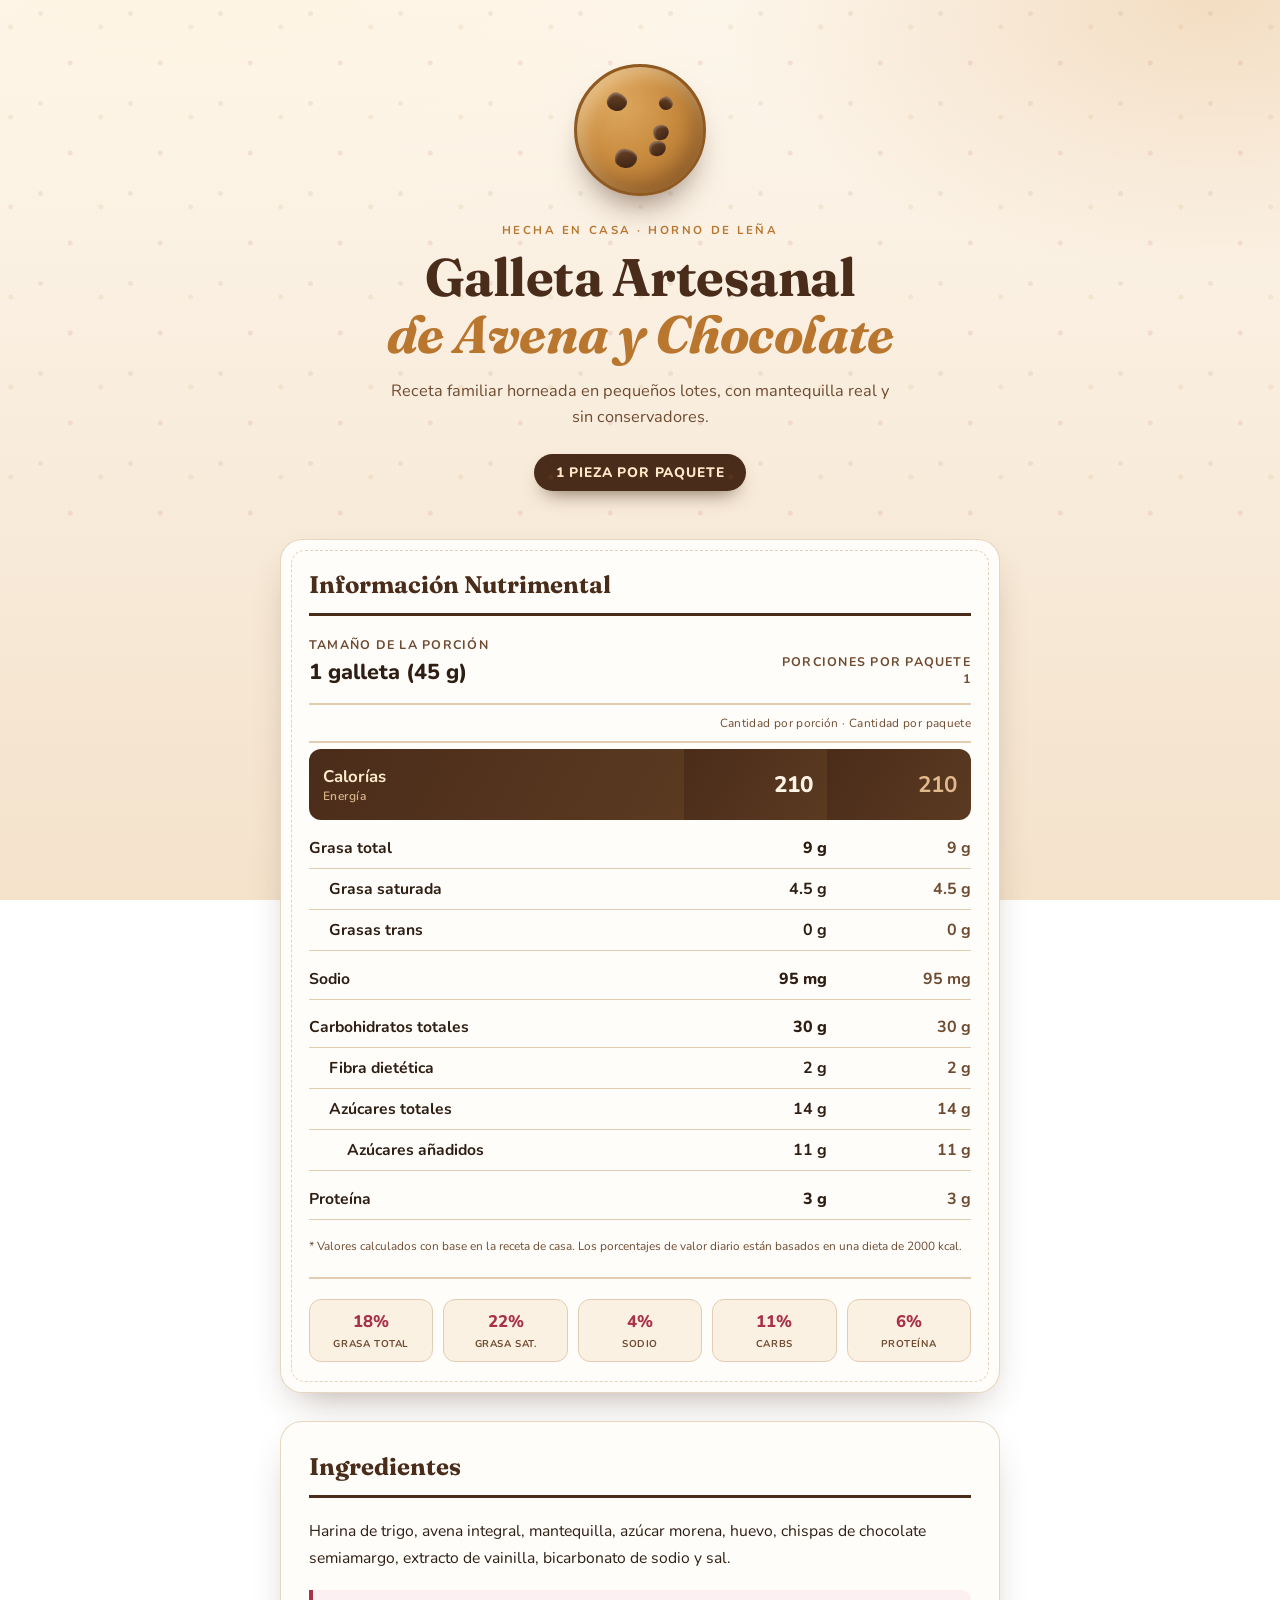
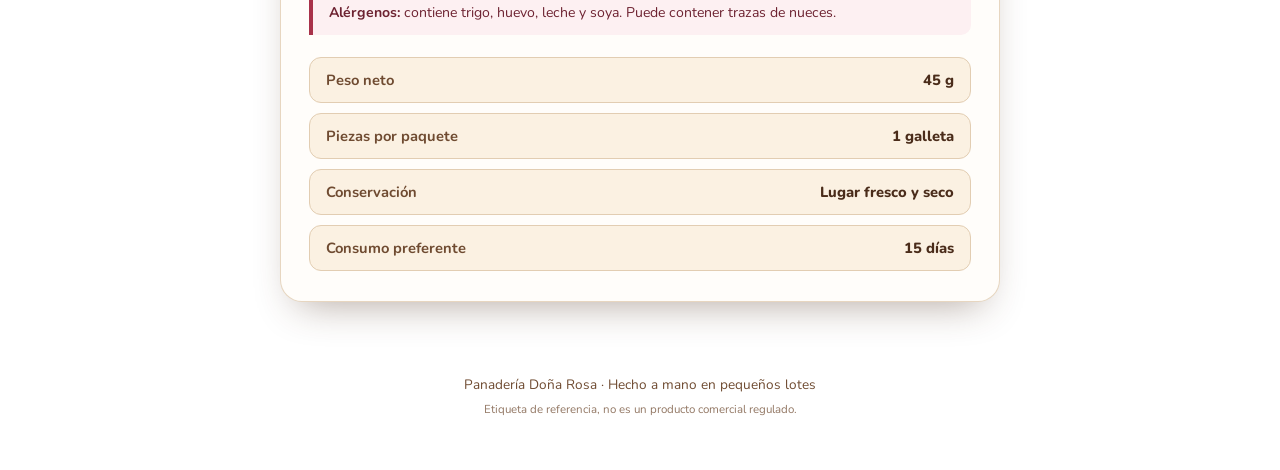
==== index.html @ f6a77bab "1 1" ====
<!DOCTYPE html>
<html lang="es">
<head>
  <meta charset="UTF-8" />
  <meta name="viewport" content="width=device-width, initial-scale=1.0" />
  <title>Galleta Casera Artesanal &mdash; Información Nutrimental</title>
  <link rel="stylesheet" href="styles.css" />
  <link rel="preconnect" href="https://fonts.googleapis.com" />
  <link rel="preconnect" href="https://fonts.gstatic.com" crossorigin />
  <link href="https://fonts.googleapis.com/css2?family=Nunito:wght@400;600;700;800&family=Fraunces:opsz,wght@9..144,600;9..144,700&display=swap" rel="stylesheet" />
</head>
<body>

  <header class="hero">
    <div class="hero__cookie" aria-hidden="true">
      <span class="chip chip--1"></span>
      <span class="chip chip--2"></span>
      <span class="chip chip--3"></span>
      <span class="chip chip--4"></span>
      <span class="chip chip--5"></span>
    </div>
    <p class="hero__eyebrow">Hecha en casa &middot; Horno de leña</p>
    <h1 class="hero__title">Galleta Artesanal<br /><span>de Avena y Chocolate</span></h1>
    <p class="hero__subtitle">Receta familiar horneada en pequeños lotes, con mantequilla real y sin conservadores.</p>
    <span class="hero__badge">1 pieza por paquete</span>
  </header>

  <main class="wrap">

    <section class="card card--label">
      <h2 class="card__title">Información Nutrimental</h2>

      <div class="label__meta">
        <div>
          <p class="label__size">Tamaño de la porción</p>
          <p class="label__size-value">1 galleta (45&nbsp;g)</p>
        </div>
        <div class="label__servings">
          <p>Porciones por paquete</p>
          <p class="label__servings-value">1</p>
        </div>
      </div>

      <p class="label__note">Cantidad por porción &middot; Cantidad por paquete</p>

      <table class="nutri-table">
        <tbody>
          <tr class="row--xl">
            <th scope="row">
              <span class="nutri-name">Calorías</span>
              <span class="nutri-sub">Energía</span>
            </th>
            <td class="nutri-value">210</td>
            <td class="nutri-value nutri-value--muted">210</td>
          </tr>

          <tr class="row--divider"><td colspan="3"></td></tr>

          <tr>
            <th scope="row"><span class="nutri-name">Grasa total</span></th>
            <td class="nutri-value">9&nbsp;g</td>
            <td class="nutri-value nutri-value--muted">9&nbsp;g</td>
          </tr>
          <tr class="row--sub">
            <th scope="row"><span class="nutri-name">Grasa saturada</span></th>
            <td class="nutri-value">4.5&nbsp;g</td>
            <td class="nutri-value nutri-value--muted">4.5&nbsp;g</td>
          </tr>
          <tr class="row--sub">
            <th scope="row"><span class="nutri-name">Grasas trans</span></th>
            <td class="nutri-value">0&nbsp;g</td>
            <td class="nutri-value nutri-value--muted">0&nbsp;g</td>
          </tr>

          <tr class="row--divider"><td colspan="3"></td></tr>

          <tr>
            <th scope="row"><span class="nutri-name">Sodio</span></th>
            <td class="nutri-value">95&nbsp;mg</td>
            <td class="nutri-value nutri-value--muted">95&nbsp;mg</td>
          </tr>

          <tr class="row--divider"><td colspan="3"></td></tr>

          <tr>
            <th scope="row"><span class="nutri-name">Carbohidratos totales</span></th>
            <td class="nutri-value">30&nbsp;g</td>
            <td class="nutri-value nutri-value--muted">30&nbsp;g</td>
          </tr>
          <tr class="row--sub">
            <th scope="row"><span class="nutri-name">Fibra dietética</span></th>
            <td class="nutri-value">2&nbsp;g</td>
            <td class="nutri-value nutri-value--muted">2&nbsp;g</td>
          </tr>
          <tr class="row--sub">
            <th scope="row"><span class="nutri-name">Azúcares totales</span></th>
            <td class="nutri-value">14&nbsp;g</td>
            <td class="nutri-value nutri-value--muted">14&nbsp;g</td>
          </tr>
          <tr class="row--sub2">
            <th scope="row"><span class="nutri-name">Azúcares añadidos</span></th>
            <td class="nutri-value">11&nbsp;g</td>
            <td class="nutri-value nutri-value--muted">11&nbsp;g</td>
          </tr>

          <tr class="row--divider"><td colspan="3"></td></tr>

          <tr>
            <th scope="row"><span class="nutri-name">Proteína</span></th>
            <td class="nutri-value">3&nbsp;g</td>
            <td class="nutri-value nutri-value--muted">3&nbsp;g</td>
          </tr>
        </tbody>
      </table>

      <p class="label__foot">*&nbsp;Valores calculados con base en la receta de casa. Los porcentajes de valor diario están basados en una dieta de 2000&nbsp;kcal.</p>

      <div class="daily-values">
        <div class="dv-item"><span class="dv-num">18%</span><span class="dv-lbl">Grasa total</span></div>
        <div class="dv-item"><span class="dv-num">22%</span><span class="dv-lbl">Grasa sat.</span></div>
        <div class="dv-item"><span class="dv-num">4%</span><span class="dv-lbl">Sodio</span></div>
        <div class="dv-item"><span class="dv-num">11%</span><span class="dv-lbl">Carbs</span></div>
        <div class="dv-item"><span class="dv-num">6%</span><span class="dv-lbl">Proteína</span></div>
      </div>
    </section>

    <section class="card card--ingredients">
      <h2 class="card__title">Ingredientes</h2>
      <p class="ingredients">
        Harina de trigo, avena integral, mantequilla, azúcar morena, huevo,
        chispas de chocolate semiamargo, extracto de vainilla, bicarbonato de sodio y sal.
      </p>

      <p class="allergen">
        <strong>Alérgenos:</strong> contiene trigo, huevo, leche y soya.
        Puede contener trazas de nueces.
      </p>

      <ul class="facts">
        <li><span class="facts__k">Peso neto</span><span class="facts__v">45&nbsp;g</span></li>
        <li><span class="facts__k">Piezas por paquete</span><span class="facts__v">1 galleta</span></li>
        <li><span class="facts__k">Conservación</span><span class="facts__v">Lugar fresco y seco</span></li>
        <li><span class="facts__k">Consumo preferente</span><span class="facts__v">15 días</span></li>
      </ul>
    </section>

  </main>

  <footer class="footer">
    <p>Panadería Doña Rosa &middot; Hecho a mano en pequeños lotes</p>
    <p class="footer__small">Etiqueta de referencia, no es un producto comercial regulado.</p>
  </footer>

</body>
</html>
---- styles.css ----
/* ---------- Base ---------- */
:root {
  --cream: #fdf6ec;
  --cream-deep: #f6e7d2;
  --cocoa: #4a2c1a;
  --cocoa-soft: #6f4b31;
  --caramel: #b9762f;
  --caramel-soft: #e0a75f;
  --choco: #5b3a21;
  --berry: #a8324a;
  --ink: #2e1e13;
  --line: #e2cdb2;
  --white: #fffdfa;
  --shadow: 0 18px 40px -18px rgba(74, 44, 26, 0.45);
  --radius: 22px;
}

* { box-sizing: border-box; }

html { scroll-behavior: smooth; }

body {
  margin: 0;
  font-family: "Nunito", system-ui, -apple-system, "Segoe UI", sans-serif;
  color: var(--ink);
  background:
    radial-gradient(1200px 600px at 15% -10%, #fff4e2 0%, transparent 60%),
    radial-gradient(900px 500px at 95% 0%, #f3ddc2 0%, transparent 55%),
    linear-gradient(180deg, var(--cream) 0%, #f4e2cb 100%);
  background-attachment: fixed;
  min-height: 100vh;
  -webkit-font-smoothing: antialiased;
}

/* ---------- Hero ---------- */
.hero {
  position: relative;
  text-align: center;
  padding: 64px 24px 48px;
  overflow: hidden;
}

.hero::before {
  content: "";
  position: absolute;
  inset: 0;
  background-image:
    radial-gradient(circle at 12% 30%, rgba(185, 118, 47, 0.10) 0 2px, transparent 3px),
    radial-gradient(circle at 78% 70%, rgba(168, 50, 74, 0.10) 0 2px, transparent 3px),
    radial-gradient(circle at 45% 15%, rgba(91, 58, 33, 0.08) 0 2px, transparent 3px);
  background-size: 90px 90px;
  pointer-events: none;
}

.hero__cookie {
  position: relative;
  width: 132px;
  height: 132px;
  margin: 0 auto 26px;
  border-radius: 50%;
  background:
    radial-gradient(circle at 34% 30%, #dda75f 0%, #c98c3f 45%, #a96d2b 100%);
  box-shadow:
    inset -8px -10px 20px rgba(74, 44, 26, 0.35),
    inset 6px 8px 16px rgba(255, 232, 190, 0.55),
    0 20px 32px -14px rgba(74, 44, 26, 0.6);
  border: 3px solid #8f5a22;
  animation: float 6s ease-in-out infinite;
}

@keyframes float {
  0%, 100% { transform: translateY(0) rotate(-3deg); }
  50%      { transform: translateY(-10px) rotate(3deg); }
}

.chip {
  position: absolute;
  border-radius: 42% 58% 52% 48% / 55% 45% 58% 42%;
  background: linear-gradient(160deg, #6d4526, #3a2113);
  box-shadow: inset 1px 2px 2px rgba(255, 255, 255, 0.25);
}
.chip--1 { width: 20px; height: 18px; top: 26px;  left: 30px; transform: rotate(18deg); }
.chip--2 { width: 16px; height: 15px; top: 58px;  left: 76px; transform: rotate(-24deg); }
.chip--3 { width: 22px; height: 19px; top: 82px;  left: 38px; transform: rotate(8deg); }
.chip--4 { width: 14px; height: 13px; top: 30px;  left: 82px; transform: rotate(40deg); }
.chip--5 { width: 17px; height: 15px; top: 74px;  left: 72px; transform: rotate(-12deg); }

.hero__eyebrow {
  margin: 0 0 10px;
  text-transform: uppercase;
  letter-spacing: 0.22em;
  font-size: 0.72rem;
  font-weight: 700;
  color: var(--caramel);
}

.hero__title {
  font-family: "Fraunces", Georgia, serif;
  font-weight: 700;
  font-size: clamp(2rem, 6vw, 3.3rem);
  line-height: 1.08;
  margin: 0 0 16px;
  color: var(--cocoa);
  letter-spacing: -0.01em;
}

.hero__title span {
  color: var(--caramel);
  font-style: italic;
}

.hero__subtitle {
  max-width: 520px;
  margin: 0 auto 24px;
  font-size: 1.02rem;
  color: var(--cocoa-soft);
  line-height: 1.6;
}

.hero__badge {
  display: inline-block;
  padding: 9px 22px;
  border-radius: 999px;
  background: var(--cocoa);
  color: #ffe9c9;
  font-weight: 800;
  font-size: 0.86rem;
  letter-spacing: 0.06em;
  text-transform: uppercase;
  box-shadow: 0 10px 20px -10px rgba(74, 44, 26, 0.8);
}

/* ---------- Layout ---------- */
.wrap {
  max-width: 760px;
  margin: 0 auto;
  padding: 0 20px 60px;
  display: grid;
  gap: 28px;
}

.card {
  background: var(--white);
  border-radius: var(--radius);
  padding: 30px 28px;
  box-shadow: var(--shadow);
  border: 1px solid rgba(226, 205, 178, 0.8);
  position: relative;
}

.card--label::before {
  content: "";
  position: absolute;
  inset: 10px;
  border: 1px dashed rgba(226, 205, 178, 0.9);
  border-radius: 14px;
  pointer-events: none;
}

.card__title {
  font-family: "Fraunces", Georgia, serif;
  font-size: 1.5rem;
  margin: 0 0 20px;
  color: var(--cocoa);
  padding-bottom: 14px;
  border-bottom: 3px solid var(--cocoa);
}

/* ---------- Label meta ---------- */
.label__meta {
  display: flex;
  justify-content: space-between;
  align-items: flex-end;
  gap: 16px;
  padding-bottom: 16px;
}

.label__size,
.label__servings p {
  margin: 0;
  font-size: 0.78rem;
  text-transform: uppercase;
  letter-spacing: 0.1em;
  color: var(--cocoa-soft);
  font-weight: 700;
}

.label__size-value {
  margin: 4px 0 0;
  font-size: 1.35rem;
  font-weight: 800;
  color: var(--ink);
}

.label__servings { text-align: right; }

.label__servings-value {
  margin: 4px 0 0;
  font-size: 1.35rem;
  font-weight: 800;
  color: var(--caramel);
}

.label__note {
  margin: 0;
  padding: 10px 0;
  font-size: 0.74rem;
  text-align: right;
  color: var(--cocoa-soft);
  border-top: 2px solid var(--line);
  border-bottom: 2px solid var(--line);
  letter-spacing: 0.03em;
}

/* ---------- Nutrition table ---------- */
.nutri-table {
  width: 100%;
  border-collapse: collapse;
  margin-top: 6px;
}

.nutri-table th,
.nutri-table td { padding: 9px 0; }

.nutri-table th {
  text-align: left;
  font-weight: 700;
  color: var(--ink);
}

.nutri-name { font-size: 0.98rem; }

.nutri-sub {
  display: block;
  font-size: 0.75rem;
  font-weight: 600;
  color: var(--cocoa-soft);
  letter-spacing: 0.04em;
}

.nutri-value {
  text-align: right;
  font-weight: 800;
  font-variant-numeric: tabular-nums;
  white-space: nowrap;
  font-size: 1rem;
}

.nutri-value--muted { color: var(--cocoa-soft); font-weight: 700; }

.row--sub th { padding-left: 20px; border-bottom: 1px solid var(--line); }
.row--sub td { border-bottom: 1px solid var(--line); font-weight: 700; }
.row--sub2 th { padding-left: 38px; }
.row--sub2 td { font-weight: 700; }

.nutri-table tr:not(.row--divider):not(.row--xl) td,
.nutri-table tr:not(.row--divider):not(.row--xl) th { border-bottom: 1px solid var(--line); }

.row--xl th,
.row--xl td {
  background: linear-gradient(120deg, var(--cocoa) 0%, var(--choco) 100%);
  color: #ffeccd;
  padding: 16px 14px;
  border-bottom: none;
}

.row--xl th:first-child { border-radius: 12px 0 0 12px; }
.row--xl td:last-child { border-radius: 0 12px 12px 0; }

.row--xl .nutri-name { font-size: 1.05rem; color: #ffeccd; }
.row--xl .nutri-sub { color: #d9b489; }
.row--xl .nutri-value { color: #fff5e6; font-size: 1.4rem; }
.row--xl .nutri-value--muted { color: #e0b98c; }

.row--divider td {
  padding: 0;
  height: 8px;
  border: none;
  background: transparent;
}

.label__foot {
  margin: 18px 0 0;
  font-size: 0.74rem;
  line-height: 1.5;
  color: var(--cocoa-soft);
}

/* ---------- Daily values ---------- */
.daily-values {
  margin-top: 22px;
  padding-top: 20px;
  border-top: 2px solid var(--line);
  display: grid;
  grid-template-columns: repeat(5, 1fr);
  gap: 10px;
  text-align: center;
}

.dv-item {
  display: flex;
  flex-direction: column;
  gap: 4px;
  padding: 10px 4px;
  background: #fbf1e2;
  border-radius: 12px;
  border: 1px solid var(--line);
}

.dv-num { font-weight: 800; font-size: 1.05rem; color: var(--berry); }
.dv-lbl {
  font-size: 0.62rem;
  text-transform: uppercase;
  letter-spacing: 0.06em;
  font-weight: 700;
  color: var(--cocoa-soft);
}

/* ---------- Ingredients card ---------- */
.ingredients {
  margin: 0 0 18px;
  line-height: 1.7;
  color: var(--ink);
  font-size: 0.98rem;
}

.allergen {
  margin: 0 0 22px;
  padding: 12px 16px;
  border-left: 4px solid var(--berry);
  background: #fdf0f2;
  border-radius: 0 10px 10px 0;
  font-size: 0.88rem;
  color: #6d2231;
  line-height: 1.5;
}

.facts {
  list-style: none;
  margin: 0;
  padding: 0;
  display: grid;
  gap: 10px;
}

.facts li {
  display: flex;
  justify-content: space-between;
  gap: 12px;
  padding: 12px 16px;
  background: #fbf1e2;
  border-radius: 12px;
  border: 1px solid var(--line);
  font-size: 0.92rem;
}

.facts__k { font-weight: 700; color: var(--cocoa-soft); }
.facts__v { font-weight: 800; color: var(--cocoa); }

/* ---------- Footer ---------- */
.footer {
  text-align: center;
  padding: 8px 24px 48px;
  color: var(--cocoa-soft);
  font-size: 0.85rem;
  line-height: 1.6;
}

.footer p { margin: 4px 0; }
.footer__small { font-size: 0.72rem; opacity: 0.75; }

/* ---------- Responsive ---------- */
@media (max-width: 540px) {
  .card { padding: 24px 18px; }
  .daily-values { grid-template-columns: repeat(2, 1fr); }
  .label__meta { flex-direction: column; align-items: flex-start; gap: 12px; }
  .label__servings { text-align: left; }
  .label__note { text-align: left; }
  .nutri-table th, .nutri-table td { padding: 8px 0; }
  .row--xl .nutri-value { font-size: 1.2rem; }
}

@media (prefers-reduced-motion: reduce) {
  .hero__cookie { animation: none; }
}
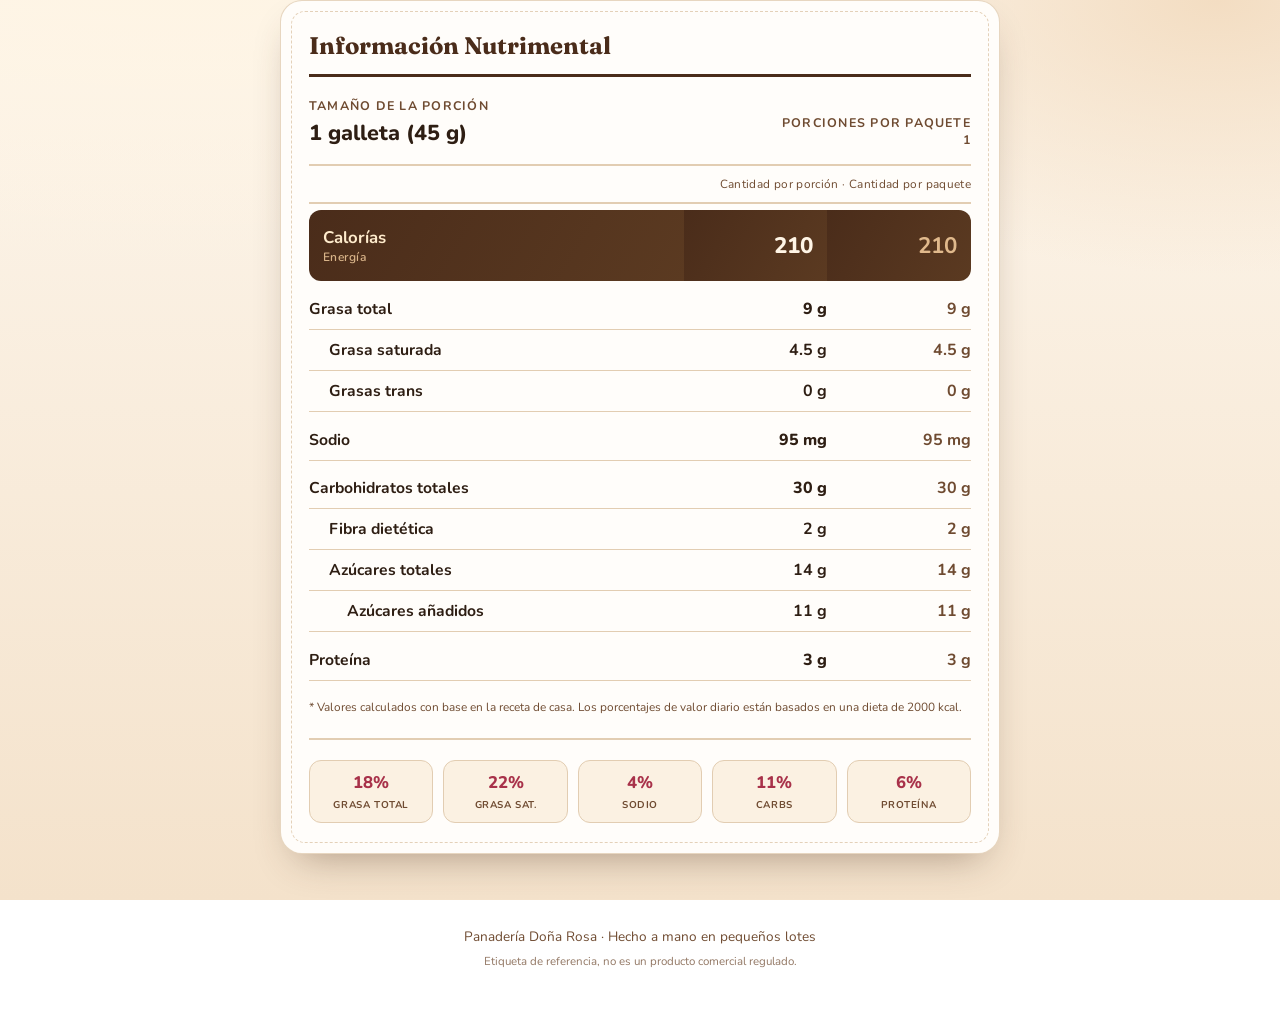
==== commit 61ad628a: "final final" ====
--- a/index.html
+++ b/index.html
@@ -11,19 +11,7 @@
 </head>
 <body>
 
-  <header class="hero">
-    <div class="hero__cookie" aria-hidden="true">
-      <span class="chip chip--1"></span>
-      <span class="chip chip--2"></span>
-      <span class="chip chip--3"></span>
-      <span class="chip chip--4"></span>
-      <span class="chip chip--5"></span>
-    </div>
-    <p class="hero__eyebrow">Hecha en casa &middot; Horno de leña</p>
-    <h1 class="hero__title">Galleta Artesanal<br /><span>de Avena y Chocolate</span></h1>
-    <p class="hero__subtitle">Receta familiar horneada en pequeños lotes, con mantequilla real y sin conservadores.</p>
-    <span class="hero__badge">1 pieza por paquete</span>
-  </header>
+  
 
   <main class="wrap">
 
@@ -124,25 +112,6 @@
       </div>
     </section>
 
-    <section class="card card--ingredients">
-      <h2 class="card__title">Ingredientes</h2>
-      <p class="ingredients">
-        Harina de trigo, avena integral, mantequilla, azúcar morena, huevo,
-        chispas de chocolate semiamargo, extracto de vainilla, bicarbonato de sodio y sal.
-      </p>
-
-      <p class="allergen">
-        <strong>Alérgenos:</strong> contiene trigo, huevo, leche y soya.
-        Puede contener trazas de nueces.
-      </p>
-
-      <ul class="facts">
-        <li><span class="facts__k">Peso neto</span><span class="facts__v">45&nbsp;g</span></li>
-        <li><span class="facts__k">Piezas por paquete</span><span class="facts__v">1 galleta</span></li>
-        <li><span class="facts__k">Conservación</span><span class="facts__v">Lugar fresco y seco</span></li>
-        <li><span class="facts__k">Consumo preferente</span><span class="facts__v">15 días</span></li>
-      </ul>
-    </section>
 
   </main>
 
